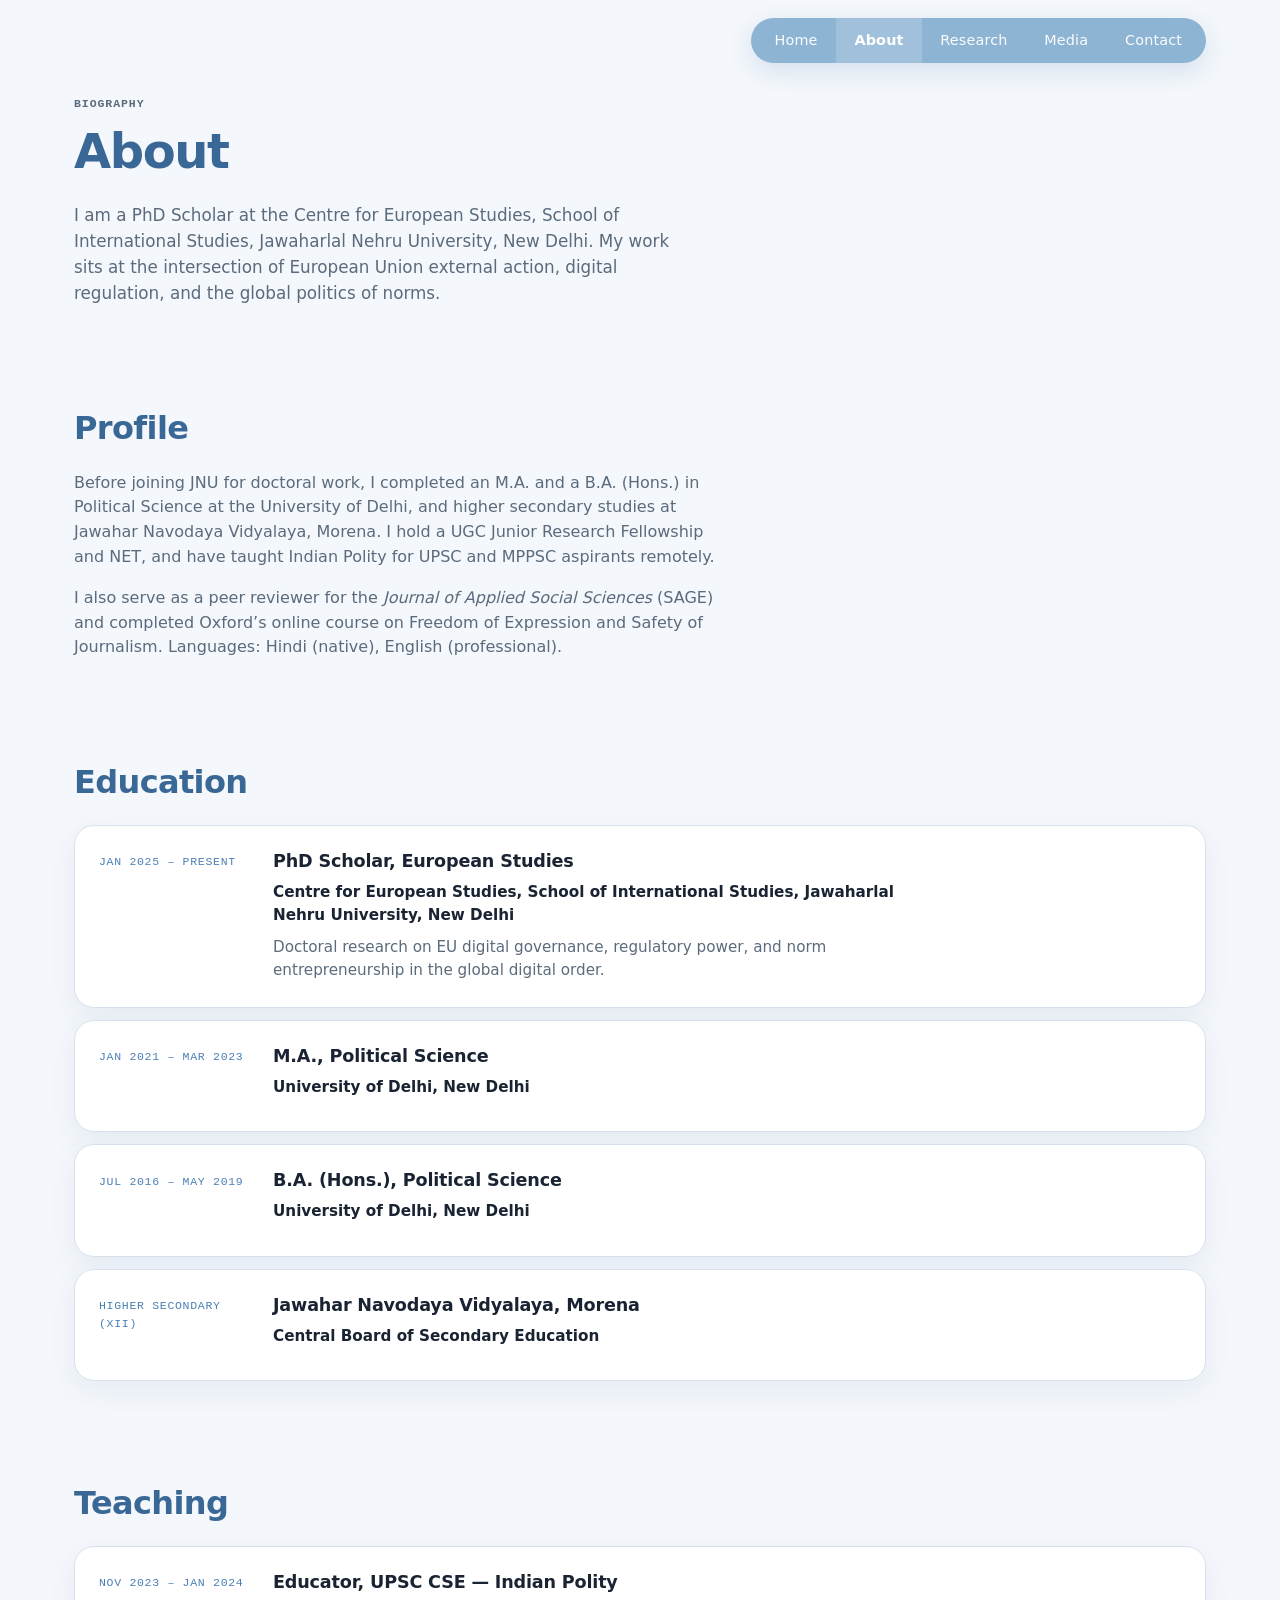
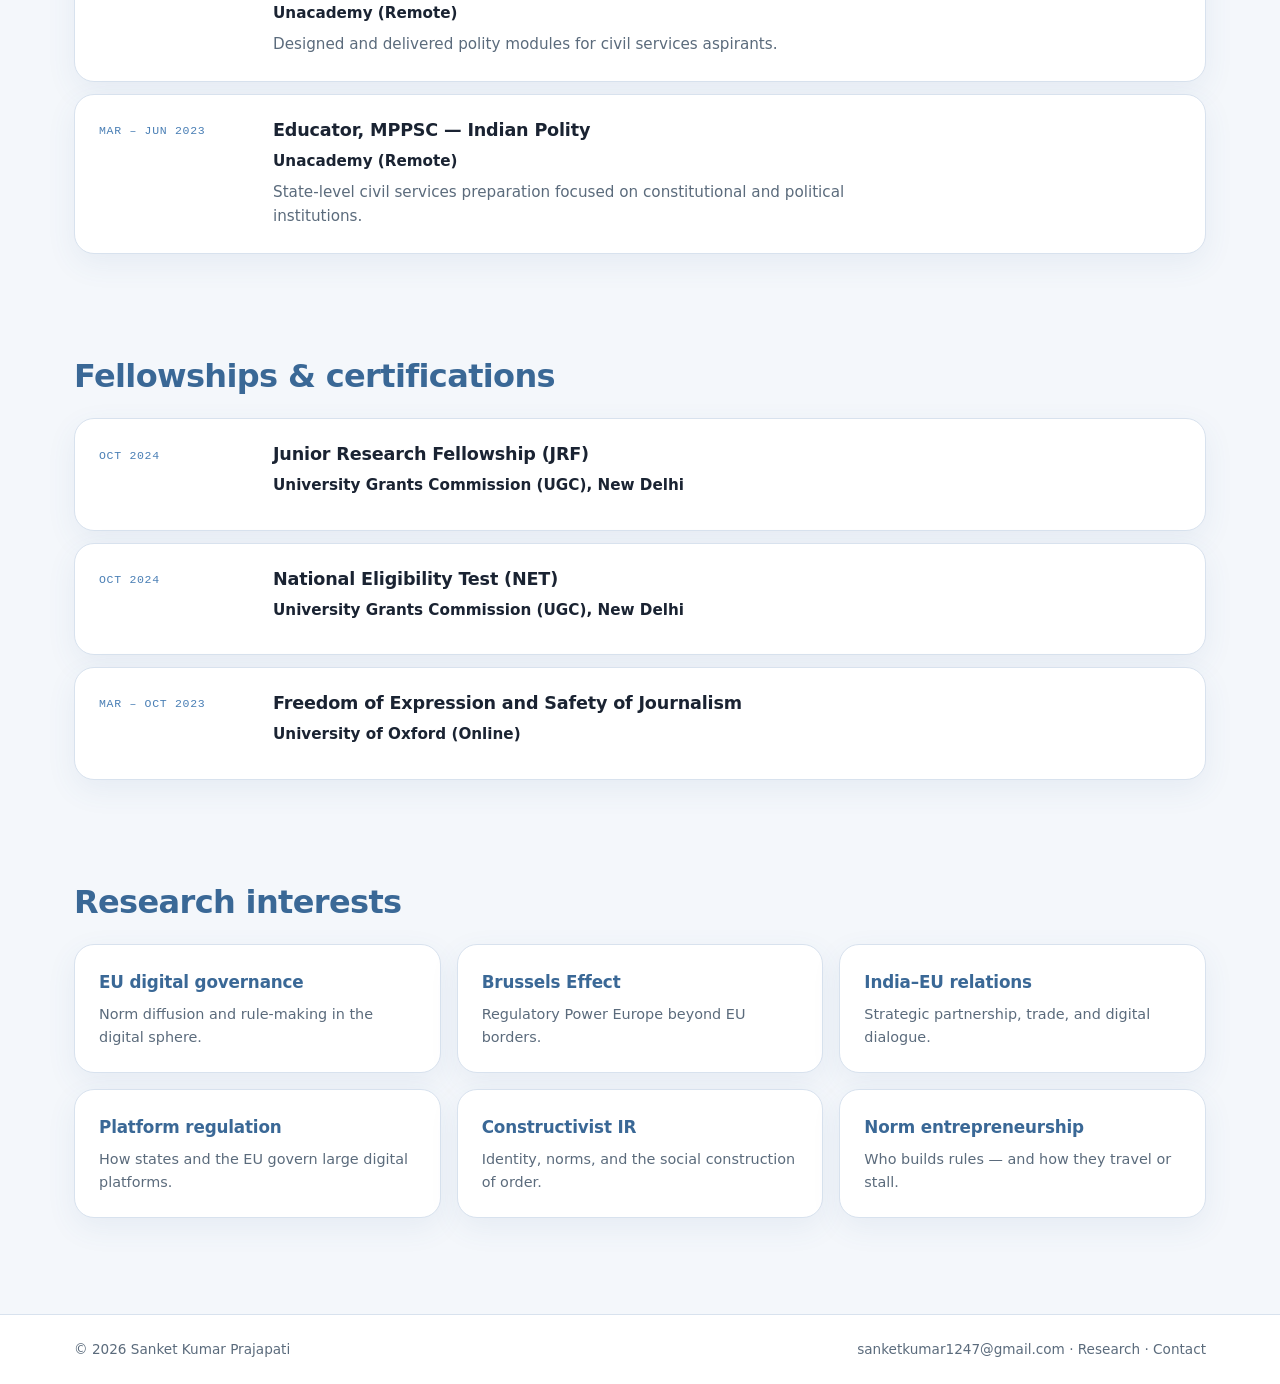
==== about.html @ ecac954b "Add files via upload" ====
<!DOCTYPE html>
<html lang="en">
<head>
  <meta charset="UTF-8" />
  <meta name="viewport" content="width=device-width, initial-scale=1" />
  <title>About — Sanket Kumar Prajapati</title>
  <meta name="description" content="Biography, education, teaching, and fellowships of Sanket Kumar Prajapati, PhD Scholar at JNU Centre for European Studies." />
  <link rel="stylesheet" href="styles.css" />
</head>
<body>
  <header class="site-header" data-od-id="site-header">
    <div class="header-inner">
      <a class="logo" href="index.html" data-od-id="logo">Sanket K. Prajapati</a>
      <button class="nav-toggle" type="button" aria-label="Open menu" aria-expanded="false" data-od-id="nav-toggle">
        <span></span><span></span><span></span>
      </button>
      <nav class="nav" data-od-id="main-nav" aria-label="Primary">
        <a href="index.html">Home</a>
        <a href="about.html" aria-current="page">About</a>
        <a href="research.html">Research</a>
        <a href="media.html">Media</a>
        <a href="contact.html">Contact</a>
      </nav>
    </div>
  </header>

  <main class="main" data-od-id="about-main">
    <p class="kicker" data-od-id="about-kicker">Biography</p>
    <h1 class="page-title" data-od-id="about-title">About</h1>
    <p class="page-lead" data-od-id="about-lead">
      I am a PhD Scholar at the Centre for European Studies, School of International Studies, Jawaharlal Nehru University, New Delhi. My work sits at the intersection of European Union external action, digital regulation, and the global politics of norms.
    </p>

    <section class="section" data-od-id="about-bio">
      <div class="section-head">
        <h2 class="section-title">Profile</h2>
      </div>
      <p style="max-width:65ch;color:var(--muted);margin-bottom:var(--space-4)">
        Before joining JNU for doctoral work, I completed an M.A. and a B.A. (Hons.) in Political Science at the University of Delhi, and higher secondary studies at Jawahar Navodaya Vidyalaya, Morena. I hold a UGC Junior Research Fellowship and NET, and have taught Indian Polity for UPSC and MPPSC aspirants remotely.
      </p>
      <p style="max-width:65ch;color:var(--muted)">
        I also serve as a peer reviewer for the <em>Journal of Applied Social Sciences</em> (SAGE) and completed Oxford’s online course on Freedom of Expression and Safety of Journalism. Languages: Hindi (native), English (professional).
      </p>
    </section>

    <section class="section" data-od-id="about-education">
      <div class="section-head">
        <h2 class="section-title">Education</h2>
      </div>
      <div class="stack-list">
        <article class="stack-item" data-od-id="edu-phd">
          <p class="stack-date">Jan 2025 – Present</p>
          <div class="stack-body">
            <h3>PhD Scholar, European Studies</h3>
            <p class="org">Centre for European Studies, School of International Studies, Jawaharlal Nehru University, New Delhi</p>
            <p>Doctoral research on EU digital governance, regulatory power, and norm entrepreneurship in the global digital order.</p>
          </div>
        </article>
        <article class="stack-item" data-od-id="edu-ma">
          <p class="stack-date">Jan 2021 – Mar 2023</p>
          <div class="stack-body">
            <h3>M.A., Political Science</h3>
            <p class="org">University of Delhi, New Delhi</p>
          </div>
        </article>
        <article class="stack-item" data-od-id="edu-ba">
          <p class="stack-date">Jul 2016 – May 2019</p>
          <div class="stack-body">
            <h3>B.A. (Hons.), Political Science</h3>
            <p class="org">University of Delhi, New Delhi</p>
          </div>
        </article>
        <article class="stack-item" data-od-id="edu-xii">
          <p class="stack-date">Higher Secondary (XII)</p>
          <div class="stack-body">
            <h3>Jawahar Navodaya Vidyalaya, Morena</h3>
            <p class="org">Central Board of Secondary Education</p>
          </div>
        </article>
      </div>
    </section>

    <section class="section" data-od-id="about-teaching">
      <div class="section-head">
        <h2 class="section-title">Teaching</h2>
      </div>
      <div class="stack-list">
        <article class="stack-item" data-od-id="teach-upsc">
          <p class="stack-date">Nov 2023 – Jan 2024</p>
          <div class="stack-body">
            <h3>Educator, UPSC CSE — Indian Polity</h3>
            <p class="org">Unacademy (Remote)</p>
            <p>Designed and delivered polity modules for civil services aspirants.</p>
          </div>
        </article>
        <article class="stack-item" data-od-id="teach-mppsc">
          <p class="stack-date">Mar – Jun 2023</p>
          <div class="stack-body">
            <h3>Educator, MPPSC — Indian Polity</h3>
            <p class="org">Unacademy (Remote)</p>
            <p>State-level civil services preparation focused on constitutional and political institutions.</p>
          </div>
        </article>
      </div>
    </section>

    <section class="section" data-od-id="about-fellowships">
      <div class="section-head">
        <h2 class="section-title">Fellowships &amp; certifications</h2>
      </div>
      <div class="stack-list">
        <article class="stack-item" data-od-id="fellow-jrf">
          <p class="stack-date">Oct 2024</p>
          <div class="stack-body">
            <h3>Junior Research Fellowship (JRF)</h3>
            <p class="org">University Grants Commission (UGC), New Delhi</p>
          </div>
        </article>
        <article class="stack-item" data-od-id="fellow-net">
          <p class="stack-date">Oct 2024</p>
          <div class="stack-body">
            <h3>National Eligibility Test (NET)</h3>
            <p class="org">University Grants Commission (UGC), New Delhi</p>
          </div>
        </article>
        <article class="stack-item" data-od-id="fellow-oxford">
          <p class="stack-date">Mar – Oct 2023</p>
          <div class="stack-body">
            <h3>Freedom of Expression and Safety of Journalism</h3>
            <p class="org">University of Oxford (Online)</p>
          </div>
        </article>
      </div>
    </section>

    <section class="section" data-od-id="about-interests">
      <div class="section-head">
        <h2 class="section-title">Research interests</h2>
      </div>
      <div class="interest-grid">
        <div class="interest" data-od-id="interest-eu-digital">
          <h3>EU digital governance</h3>
          <p>Norm diffusion and rule-making in the digital sphere.</p>
        </div>
        <div class="interest" data-od-id="interest-brussels">
          <h3>Brussels Effect</h3>
          <p>Regulatory Power Europe beyond EU borders.</p>
        </div>
        <div class="interest" data-od-id="interest-india-eu">
          <h3>India–EU relations</h3>
          <p>Strategic partnership, trade, and digital dialogue.</p>
        </div>
        <div class="interest" data-od-id="interest-platforms">
          <h3>Platform regulation</h3>
          <p>How states and the EU govern large digital platforms.</p>
        </div>
        <div class="interest" data-od-id="interest-ir">
          <h3>Constructivist IR</h3>
          <p>Identity, norms, and the social construction of order.</p>
        </div>
        <div class="interest" data-od-id="interest-norms">
          <h3>Norm entrepreneurship</h3>
          <p>Who builds rules — and how they travel or stall.</p>
        </div>
      </div>
    </section>
  </main>

  <footer class="site-footer" data-od-id="site-footer">
    <div class="footer-inner">
      <p>© <span id="y"></span> Sanket Kumar Prajapati</p>
      <p>
        <a href="mailto:sanketkumar1247@gmail.com">sanketkumar1247@gmail.com</a>
        ·
        <a href="research.html">Research</a>
        ·
        <a href="contact.html">Contact</a>
      </p>
    </div>
  </footer>

  <script>
    document.getElementById("y").textContent = new Date().getFullYear();
    (function () {
      var toggle = document.querySelector(".nav-toggle");
      var nav = document.querySelector(".nav");
      if (!toggle || !nav) return;
      toggle.addEventListener("click", function () {
        var open = nav.classList.toggle("is-open");
        toggle.setAttribute("aria-expanded", open ? "true" : "false");
        toggle.setAttribute("aria-label", open ? "Close menu" : "Open menu");
      });
    })();
  </script>
</body>
</html>
---- styles.css ----
:root {
  --bg: #f4f7fb;
  --surface: #ffffff;
  --fg: #1a2332;
  --muted: #5b6b7c;
  --border: #d8e2ee;
  --accent: #4a7fb5;
  --accent-soft: #e8f1f8;
  --accent-deep: #3a6896;
  --shape: #c5d9ec;
  --shape-soft: #dceaf6;

  --font-display: "Segoe UI", "Helvetica Neue", -apple-system, BlinkMacSystemFont, system-ui, sans-serif;
  --font-body: "Segoe UI", "Helvetica Neue", -apple-system, BlinkMacSystemFont, system-ui, sans-serif;
  --font-mono: ui-monospace, "SF Mono", Menlo, Consolas, monospace;

  --space-1: 0.25rem;
  --space-2: 0.5rem;
  --space-3: 0.75rem;
  --space-4: 1rem;
  --space-5: 1.5rem;
  --space-6: 2rem;
  --space-7: 3rem;
  --space-8: 4.5rem;
  --space-9: 6rem;
  --max: 1180px;
  --nav-h: 4.25rem;
  --radius: 1.25rem;
  --radius-pill: 999px;
  --shadow: 0 18px 50px rgba(58, 104, 150, 0.12);
  --shadow-soft: 0 10px 30px rgba(58, 104, 150, 0.08);
}

*,
*::before,
*::after {
  box-sizing: border-box;
  margin: 0;
  padding: 0;
}

html {
  scroll-behavior: smooth;
  -webkit-text-size-adjust: 100%;
}

body {
  font-family: var(--font-body);
  font-size: 16px;
  font-weight: 400;
  line-height: 1.55;
  color: var(--fg);
  background: var(--bg);
  min-height: 100vh;
}

img {
  max-width: 100%;
  display: block;
}

a {
  color: inherit;
  text-decoration-thickness: 1px;
  text-underline-offset: 0.18em;
}

a:hover {
  color: var(--accent-deep);
}

button,
input,
textarea {
  font: inherit;
  color: inherit;
}

.kicker {
  font-family: var(--font-mono);
  font-size: 0.72rem;
  font-weight: 550;
  letter-spacing: 0.08em;
  text-transform: uppercase;
  color: var(--muted);
}

.kicker-accent {
  color: var(--accent);
}

.muted {
  color: var(--muted);
}

/* Header — solid soft-blue pill nav (reference style) */
.site-header {
  position: sticky;
  top: 0;
  z-index: 40;
  background: transparent;
  pointer-events: none;
}

.header-inner {
  max-width: var(--max);
  margin: 0 auto;
  padding: 1.1rem var(--space-5) 0.5rem;
  min-height: auto;
  display: flex;
  align-items: center;
  justify-content: flex-end;
  gap: var(--space-4);
  pointer-events: none;
}

.header-inner > * {
  pointer-events: auto;
}

.logo {
  display: none;
  font-size: 1.05rem;
  font-weight: 700;
  letter-spacing: -0.02em;
  text-decoration: none;
  color: var(--fg);
  white-space: nowrap;
  margin-right: auto;
}

.logo:hover {
  color: var(--accent-deep);
}

.nav {
  display: flex;
  align-items: center;
  justify-content: center;
  gap: 0;
  padding: 0 0.35rem;
  background: #8eb4d4;
  border-radius: var(--radius-pill);
  border: none;
  box-shadow: 0 8px 24px rgba(74, 127, 181, 0.18);
}

.nav a {
  font-size: 0.9rem;
  font-weight: 500;
  letter-spacing: 0.01em;
  text-decoration: none;
  color: #ffffff;
  padding: 0.72rem 1.15rem;
  border-radius: 0;
  border: none;
  white-space: nowrap;
  opacity: 0.95;
  background: transparent;
  box-shadow: none;
}

.nav a:hover {
  color: #ffffff;
  opacity: 1;
  background: color-mix(in srgb, #ffffff 14%, transparent);
}

.nav a[aria-current="page"] {
  color: #ffffff;
  opacity: 1;
  font-weight: 600;
  background: color-mix(in srgb, #ffffff 16%, transparent);
  box-shadow: none;
}

.nav-toggle {
  display: none;
  width: 44px;
  height: 44px;
  border: none;
  background: #8eb4d4;
  border-radius: var(--radius-pill);
  cursor: pointer;
  align-items: center;
  justify-content: center;
  flex-direction: column;
  gap: 5px;
  box-shadow: 0 8px 24px rgba(74, 127, 181, 0.18);
}

.nav-toggle span {
  display: block;
  width: 18px;
  height: 1.5px;
  background: #ffffff;
}

.main {
  max-width: var(--max);
  margin: 0 auto;
  padding: var(--space-5) var(--space-5) var(--space-9);
}

.page-title {
  font-size: clamp(2rem, 4.5vw, 3rem);
  font-weight: 700;
  line-height: 1.1;
  letter-spacing: -0.03em;
  color: var(--accent-deep);
  margin: var(--space-3) 0 var(--space-5);
}

.page-lead {
  max-width: 58ch;
  font-size: 1.05rem;
  color: var(--muted);
  margin-bottom: var(--space-7);
}

.section {
  margin-top: var(--space-8);
  padding-top: var(--space-6);
}

.section-head {
  display: flex;
  flex-wrap: wrap;
  align-items: baseline;
  justify-content: space-between;
  gap: var(--space-3);
  margin-bottom: var(--space-5);
}

.section-title {
  font-size: clamp(1.5rem, 2.8vw, 2rem);
  font-weight: 700;
  letter-spacing: -0.02em;
  line-height: 1.15;
  color: var(--accent-deep);
}

.section-head a {
  font-size: 0.92rem;
  font-weight: 550;
  color: var(--accent);
  text-decoration: none;
}

.section-head a:hover {
  color: var(--accent-deep);
  text-decoration: underline;
}

/* Hero — doctor portfolio style */
.hero-stage {
  position: relative;
  background: var(--surface);
  border-radius: 28px;
  border: 1px solid color-mix(in srgb, var(--border) 80%, white);
  box-shadow: var(--shadow-soft);
  overflow: hidden;
  min-height: min(72vh, 640px);
  padding: clamp(2rem, 5vw, 4rem) clamp(1.25rem, 4vw, 3rem);
  display: grid;
  place-items: center;
}

.hero-bg {
  position: absolute;
  inset: 0;
  pointer-events: none;
  overflow: hidden;
}

.hero-bg .grid-lines {
  position: absolute;
  inset: 0;
  background-image:
    linear-gradient(color-mix(in srgb, var(--shape) 35%, transparent) 1px, transparent 1px),
    linear-gradient(90deg, color-mix(in srgb, var(--shape) 35%, transparent) 1px, transparent 1px);
  background-size: 48px 48px;
  mask-image: radial-gradient(ellipse 70% 60% at 50% 45%, black 20%, transparent 75%);
  opacity: 0.55;
}

.blob {
  position: absolute;
  border-radius: 50%;
  filter: blur(2px);
}

.blob-1 {
  width: 280px;
  height: 180px;
  background: var(--shape-soft);
  top: 12%;
  right: 8%;
  border-radius: 60% 40% 50% 50%;
  opacity: 0.85;
}

.blob-2 {
  width: 200px;
  height: 140px;
  background: var(--accent-soft);
  bottom: 18%;
  left: 6%;
  border-radius: 50% 60% 40% 50%;
}

.blob-3 {
  width: 120px;
  height: 120px;
  background: color-mix(in srgb, var(--shape) 55%, white);
  top: 22%;
  left: 18%;
  opacity: 0.7;
}

.hero-composition {
  position: relative;
  z-index: 2;
  width: min(100%, 920px);
  display: grid;
  grid-template-columns: 1fr auto 1fr;
  align-items: center;
  gap: 0.5rem 1rem;
  min-height: 420px;
}

.hero-name-left,
.hero-name-right {
  font-size: clamp(2.6rem, 7.5vw, 5.25rem);
  font-weight: 800;
  line-height: 0.95;
  letter-spacing: -0.04em;
  color: var(--accent);
}

.hero-name-left {
  text-align: right;
  padding-right: 0.15em;
}

.hero-name-right {
  text-align: left;
  padding-left: 0.1em;
}

.hero-portrait-wrap {
  position: relative;
  width: clamp(200px, 28vw, 300px);
  z-index: 3;
}

.hero-portrait {
  position: relative;
  width: 100%;
  aspect-ratio: 1;
  border-radius: 50%;
  overflow: hidden;
  background: linear-gradient(160deg, var(--accent-soft), var(--shape));
  box-shadow: var(--shadow);
  border: 6px solid var(--surface);
}

.hero-portrait img {
  width: 100%;
  height: 100%;
  object-fit: cover;
  object-position: center 12%;
}

.float-badge {
  position: absolute;
  z-index: 4;
  width: 64px;
  height: 64px;
  border-radius: 18px;
  background: var(--surface);
  box-shadow: var(--shadow);
  display: grid;
  place-items: center;
  color: var(--accent);
  border: 1px solid color-mix(in srgb, var(--border) 70%, white);
}

.float-badge svg {
  width: 30px;
  height: 30px;
  stroke: currentColor;
  fill: none;
  stroke-width: 1.7;
  stroke-linecap: round;
  stroke-linejoin: round;
}

.float-badge-plus {
  left: -12%;
  bottom: 18%;
  width: 58px;
  height: 58px;
  border-radius: 50%;
  color: var(--accent);
}

.float-badge-book {
  right: -14%;
  top: 12%;
}

.hero-sub {
  grid-column: 1 / -1;
  text-align: center;
  margin-top: 0.25rem;
  z-index: 2;
}

.hero-sub .role {
  font-size: clamp(1rem, 2vw, 1.2rem);
  font-weight: 600;
  color: var(--fg);
  margin-bottom: 0.35rem;
}

.hero-sub .place {
  font-size: 0.95rem;
  color: var(--muted);
}

.hero-actions {
  grid-column: 1 / -1;
  display: flex;
  flex-wrap: wrap;
  justify-content: center;
  gap: var(--space-3);
  margin-top: var(--space-5);
  z-index: 2;
}

.btn {
  display: inline-flex;
  align-items: center;
  justify-content: center;
  min-height: 48px;
  padding: 0.75rem 1.4rem;
  font-size: 0.92rem;
  font-weight: 600;
  letter-spacing: 0.01em;
  text-decoration: none;
  border: none;
  border-radius: var(--radius-pill);
  background: var(--fg);
  color: var(--surface);
  cursor: pointer;
  box-shadow: var(--shadow-soft);
  transition: transform 0.15s ease, background 0.15s ease, opacity 0.15s ease;
}

.btn:hover {
  background: var(--accent-deep);
  color: var(--surface);
  transform: translateY(-1px);
}

.btn-ghost {
  background: var(--surface);
  color: var(--fg);
  border: 1px solid var(--border);
  box-shadow: none;
}

.btn-ghost:hover {
  background: var(--accent-soft);
  color: var(--accent-deep);
  border-color: color-mix(in srgb, var(--accent) 25%, white);
}

/* Cards */
.card-grid {
  display: grid;
  grid-template-columns: repeat(2, 1fr);
  gap: var(--space-4);
}

.card {
  background: var(--surface);
  padding: var(--space-5);
  display: flex;
  flex-direction: column;
  gap: var(--space-3);
  border-radius: var(--radius);
  border: 1px solid var(--border);
  box-shadow: var(--shadow-soft);
  transition: transform 0.15s ease, box-shadow 0.15s ease;
}

.card:hover {
  transform: translateY(-2px);
  box-shadow: var(--shadow);
}

.card h3 {
  font-size: 1.15rem;
  font-weight: 700;
  letter-spacing: -0.015em;
  line-height: 1.3;
  color: var(--fg);
}

.card p {
  color: var(--muted);
  font-size: 0.95rem;
  max-width: 48ch;
}

.card-meta {
  font-family: var(--font-mono);
  font-size: 0.68rem;
  letter-spacing: 0.06em;
  text-transform: uppercase;
  color: var(--accent);
  margin-top: auto;
  padding-top: var(--space-2);
}

/* Media opinion cards */
.media-grid {
  display: grid;
  grid-template-columns: repeat(2, 1fr);
  gap: var(--space-4);
}

.media-card {
  background: var(--surface);
  border: 1px solid var(--border);
  border-radius: var(--radius);
  padding: var(--space-5);
  display: flex;
  flex-direction: column;
  gap: var(--space-3);
  text-decoration: none;
  color: inherit;
  box-shadow: var(--shadow-soft);
  transition: transform 0.15s ease, box-shadow 0.15s ease, border-color 0.15s ease;
  min-height: 180px;
}

.media-card:hover {
  transform: translateY(-3px);
  box-shadow: var(--shadow);
  border-color: color-mix(in srgb, var(--accent) 35%, var(--border));
  color: inherit;
}

.media-card .outlet {
  font-family: var(--font-mono);
  font-size: 0.68rem;
  letter-spacing: 0.07em;
  text-transform: uppercase;
  color: var(--accent);
  font-weight: 550;
}

.media-card h3 {
  font-size: 1.12rem;
  font-weight: 700;
  letter-spacing: -0.015em;
  line-height: 1.3;
  color: var(--fg);
}

.media-card p {
  font-size: 0.92rem;
  color: var(--muted);
  flex: 1;
}

.media-card .read-link {
  font-size: 0.88rem;
  font-weight: 600;
  color: var(--accent-deep);
  display: inline-flex;
  align-items: center;
  gap: 0.35rem;
}

/* Stack lists */
.stack-list {
  display: flex;
  flex-direction: column;
  gap: var(--space-3);
}

.stack-item {
  display: grid;
  grid-template-columns: minmax(120px, 150px) 1fr;
  gap: var(--space-4) var(--space-5);
  padding: var(--space-5);
  background: var(--surface);
  border: 1px solid var(--border);
  border-radius: var(--radius);
  box-shadow: var(--shadow-soft);
}

.stack-date {
  font-family: var(--font-mono);
  font-size: 0.72rem;
  letter-spacing: 0.06em;
  text-transform: uppercase;
  color: var(--accent);
  padding-top: 0.2rem;
}

.stack-body h3 {
  font-size: 1.1rem;
  font-weight: 700;
  letter-spacing: -0.01em;
  margin-bottom: var(--space-2);
  line-height: 1.3;
}

.stack-body p {
  color: var(--muted);
  font-size: 0.95rem;
  max-width: 62ch;
}

.stack-body .org {
  color: var(--fg);
  font-weight: 550;
  margin-bottom: var(--space-2);
}

.tag-row {
  display: flex;
  flex-wrap: wrap;
  gap: var(--space-2);
  margin-top: var(--space-3);
}

.tag {
  font-family: var(--font-mono);
  font-size: 0.68rem;
  letter-spacing: 0.06em;
  text-transform: uppercase;
  padding: 0.35rem 0.65rem;
  border-radius: var(--radius-pill);
  border: 1px solid var(--border);
  color: var(--muted);
  background: var(--bg);
}

.interest-grid {
  display: grid;
  grid-template-columns: repeat(3, 1fr);
  gap: var(--space-4);
}

.interest {
  background: var(--surface);
  padding: var(--space-5);
  min-height: 120px;
  border-radius: var(--radius);
  border: 1px solid var(--border);
  box-shadow: var(--shadow-soft);
}

.interest h3 {
  font-size: 1.05rem;
  font-weight: 700;
  letter-spacing: -0.01em;
  margin-bottom: var(--space-2);
  color: var(--accent-deep);
}

.interest p {
  font-size: 0.9rem;
  color: var(--muted);
}

/* Contact */
.contact-grid {
  display: grid;
  grid-template-columns: 0.9fr 1.1fr;
  gap: var(--space-6);
  align-items: start;
}

.contact-list {
  list-style: none;
  display: flex;
  flex-direction: column;
  gap: var(--space-3);
}

.contact-list li {
  padding: var(--space-4) var(--space-5);
  background: var(--surface);
  border: 1px solid var(--border);
  border-radius: var(--radius);
  box-shadow: var(--shadow-soft);
  display: grid;
  gap: var(--space-1);
}

.contact-list .label {
  font-family: var(--font-mono);
  font-size: 0.68rem;
  letter-spacing: 0.07em;
  text-transform: uppercase;
  color: var(--accent);
}

.contact-list a {
  text-decoration: none;
  font-weight: 600;
}

.contact-list a:hover {
  color: var(--accent-deep);
  text-decoration: underline;
}

.form {
  border: 1px solid var(--border);
  background: var(--surface);
  border-radius: var(--radius);
  padding: var(--space-5);
  display: grid;
  gap: var(--space-4);
  box-shadow: var(--shadow-soft);
}

.field {
  display: grid;
  gap: var(--space-2);
}

.field label {
  font-family: var(--font-mono);
  font-size: 0.68rem;
  letter-spacing: 0.07em;
  text-transform: uppercase;
  color: var(--muted);
}

.field input,
.field textarea {
  width: 100%;
  border: 1px solid var(--border);
  background: var(--bg);
  padding: 0.75rem 0.9rem;
  min-height: 44px;
  outline: none;
  border-radius: 12px;
}

.field input:focus,
.field textarea:focus {
  border-color: var(--accent);
  box-shadow: 0 0 0 3px var(--accent-soft);
}

.field textarea {
  min-height: 140px;
  resize: vertical;
  line-height: 1.5;
}

.form-note {
  font-size: 0.85rem;
  color: var(--muted);
}

.form-success {
  display: none;
  padding: var(--space-4);
  border: 1px solid var(--border);
  background: var(--bg);
  border-radius: 12px;
  font-size: 0.95rem;
}

.form.is-sent .form-fields {
  display: none;
}

.form.is-sent .form-success {
  display: block;
}

/* Footer */
.site-footer {
  margin-top: auto;
  border-top: 1px solid var(--border);
  background: var(--surface);
}

.footer-inner {
  max-width: var(--max);
  margin: 0 auto;
  padding: var(--space-5);
  display: flex;
  flex-wrap: wrap;
  justify-content: space-between;
  gap: var(--space-3);
  font-size: 0.85rem;
  color: var(--muted);
}

.footer-inner a {
  text-decoration: none;
  color: var(--muted);
}

.footer-inner a:hover {
  color: var(--accent-deep);
}

.filter-btn {
  cursor: pointer;
  background: var(--surface);
  border: 1px solid var(--border);
  color: var(--muted);
  border-radius: var(--radius-pill);
}

.filter-btn.is-active,
.filter-btn:hover {
  border-color: transparent;
  color: var(--surface);
  background: var(--accent);
}

.sr-only {
  position: absolute;
  width: 1px;
  height: 1px;
  padding: 0;
  margin: -1px;
  overflow: hidden;
  clip: rect(0, 0, 0, 0);
  border: 0;
}

/* Responsive */
@media (max-width: 900px) {
  .hero-composition {
    grid-template-columns: 1fr;
    justify-items: center;
    text-align: center;
    gap: var(--space-3);
  }

  .hero-name-left,
  .hero-name-right {
    text-align: center;
    padding: 0;
    font-size: clamp(2.4rem, 12vw, 3.5rem);
  }

  .hero-name-left {
    order: 1;
  }

  .hero-portrait-wrap {
    order: 2;
    width: min(240px, 58vw);
  }

  .hero-name-right {
    order: 3;
  }

  .hero-sub,
  .hero-actions {
    order: 4;
  }

  .float-badge-plus {
    left: -6%;
  }

  .float-badge-book {
    right: -6%;
  }

  .card-grid,
  .media-grid,
  .interest-grid {
    grid-template-columns: 1fr;
  }

  .contact-grid {
    grid-template-columns: 1fr;
  }

  .stack-item {
    grid-template-columns: 1fr;
    gap: var(--space-2);
  }
}

@media (max-width: 820px) {
  .header-inner {
    justify-content: space-between;
    padding-top: 0.85rem;
  }

  .logo {
    display: block;
  }

  .nav-toggle {
    display: inline-flex;
  }

  .nav {
    display: none;
    position: absolute;
    top: 3.6rem;
    right: var(--space-4);
    left: auto;
    flex-direction: column;
    align-items: stretch;
    gap: 0;
    padding: 0.4rem;
    border-radius: 18px;
    min-width: 200px;
    box-shadow: 0 12px 32px rgba(74, 127, 181, 0.22);
  }

  .nav.is-open {
    display: flex;
  }

  .nav a {
    text-align: left;
    border-radius: 12px;
    padding: 0.75rem 1rem;
  }
}

@media (max-width: 480px) {
  .hero-actions {
    flex-direction: column;
    width: 100%;
  }

  .hero-actions .btn {
    width: 100%;
  }

  .main {
    padding-left: var(--space-4);
    padding-right: var(--space-4);
  }
}
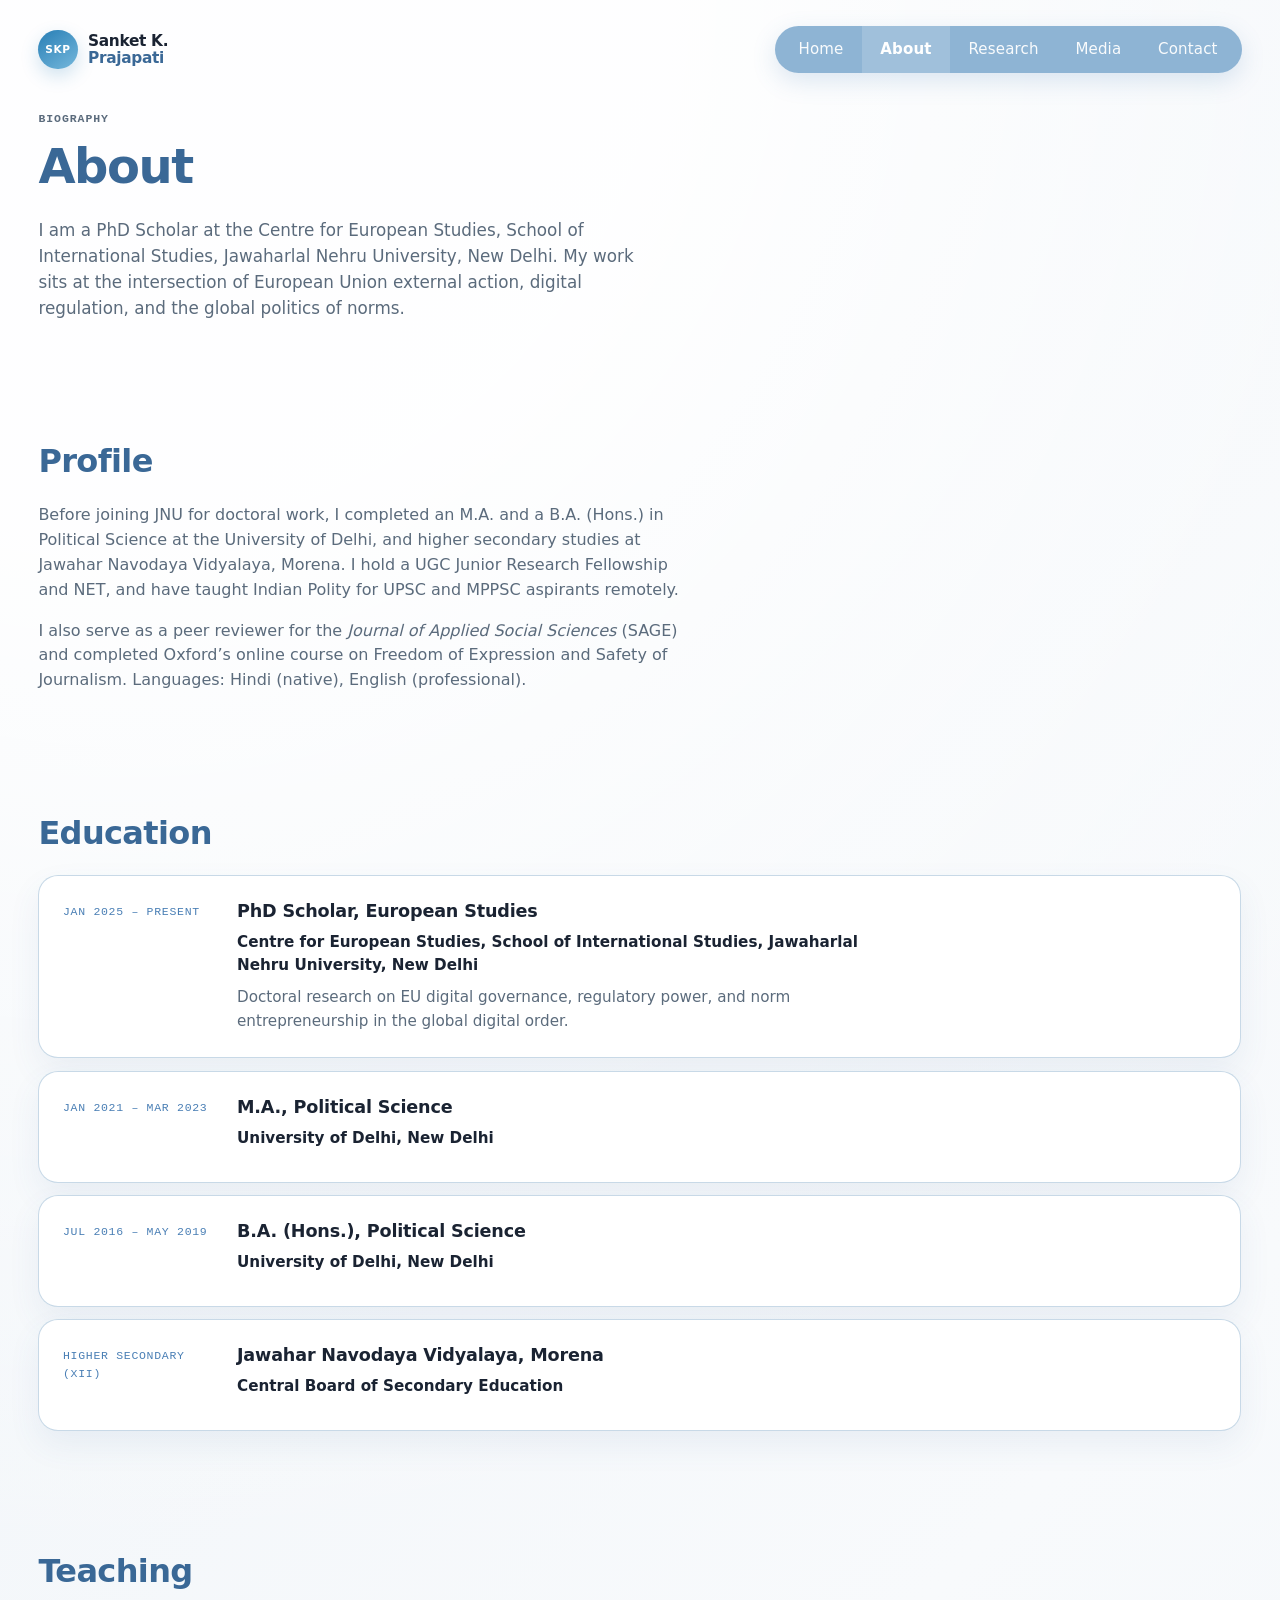
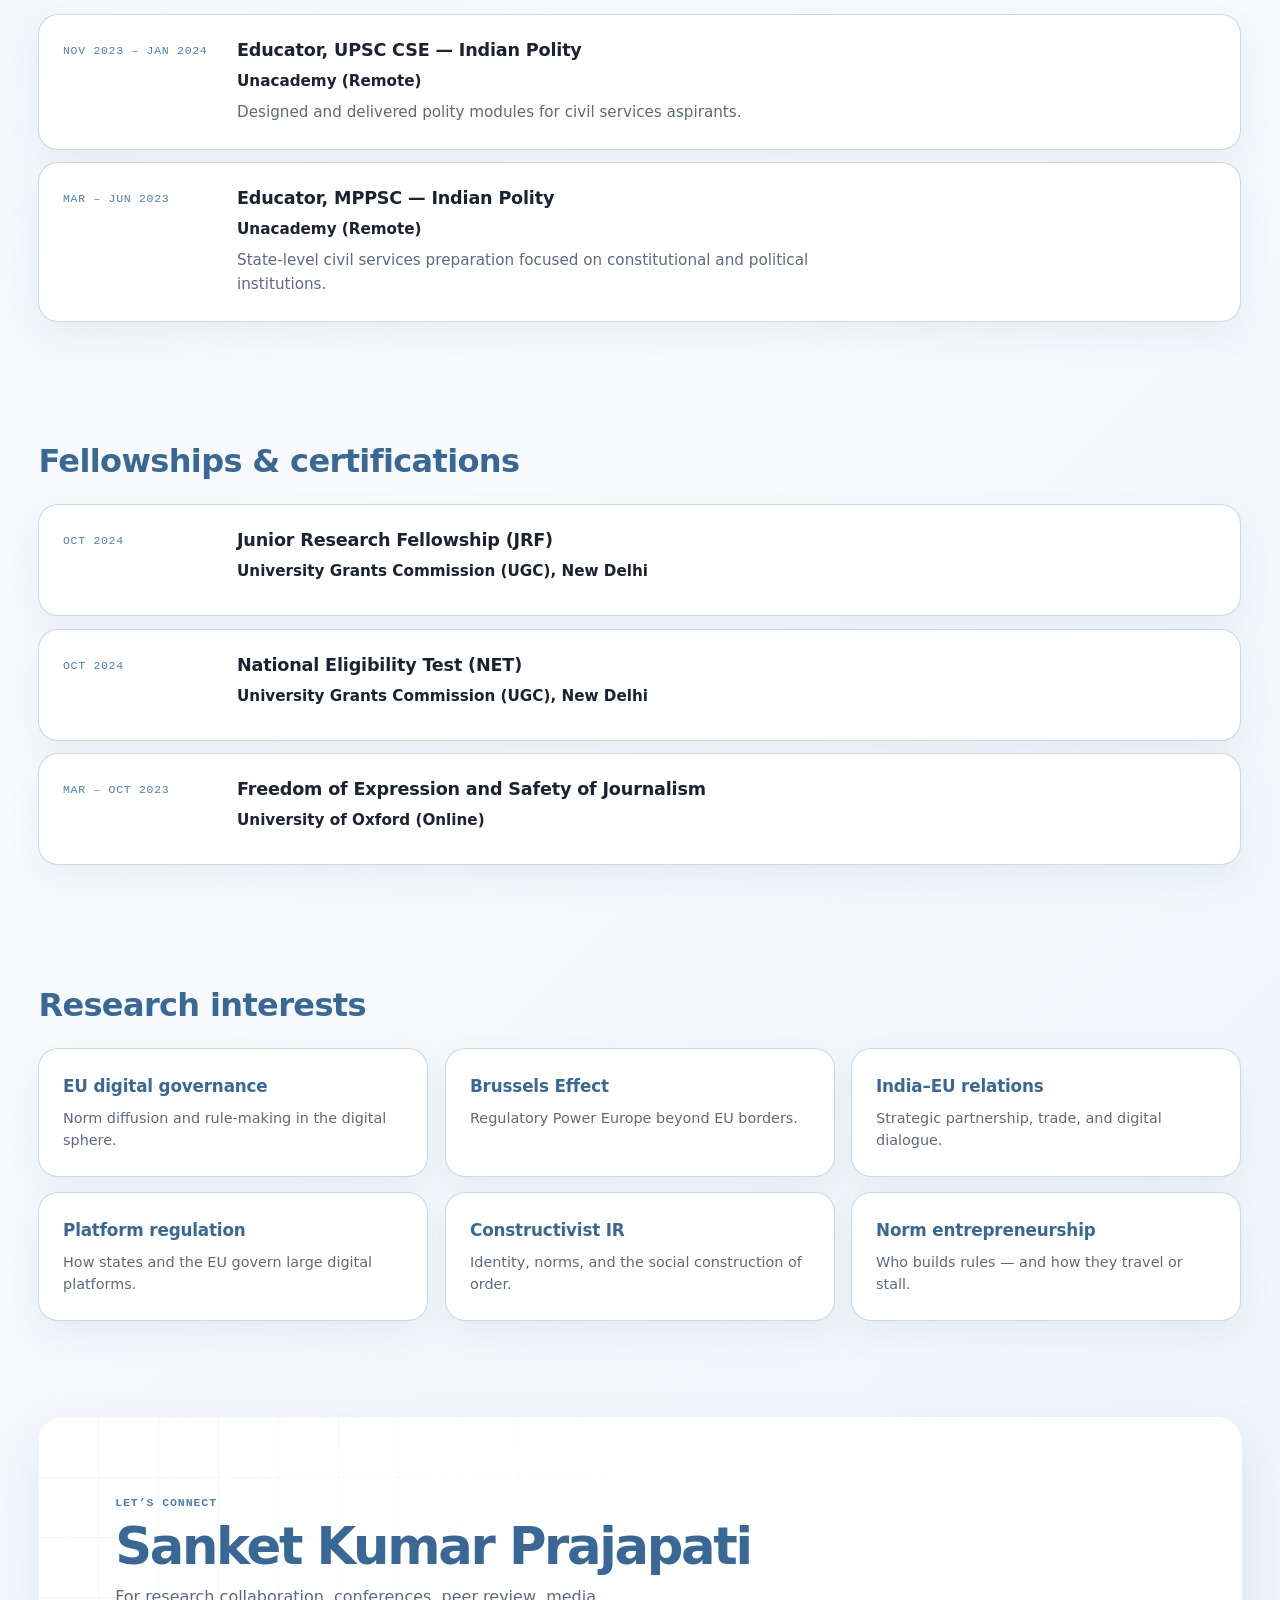
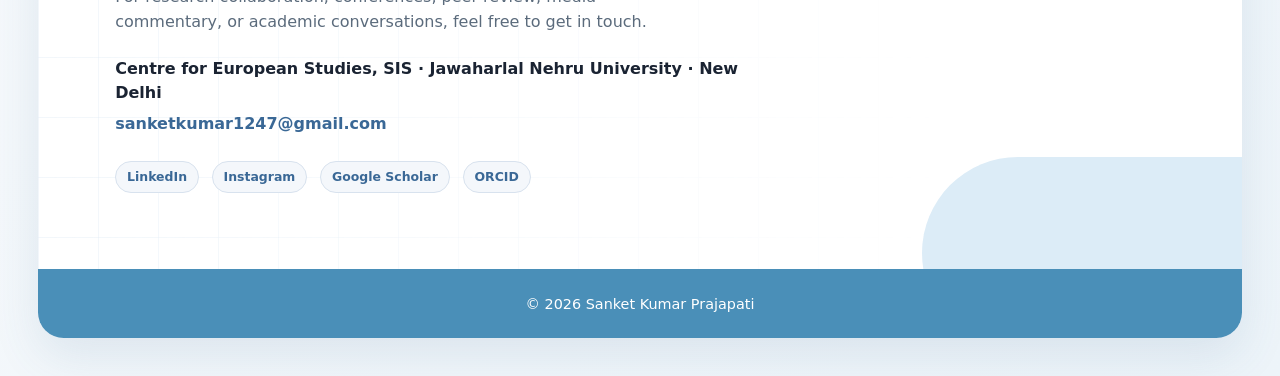
==== commit c829396c: "Add files via upload" ====
--- a/about.html
+++ b/about.html
@@ -10,7 +10,7 @@
 <body>
   <header class="site-header" data-od-id="site-header">
     <div class="header-inner">
-      <a class="logo" href="index.html" data-od-id="logo">Sanket K. Prajapati</a>
+      <a class="logo" href="index.html" data-od-id="logo" aria-label="Sanket K. Prajapati — Home"><span class="logo-mark">SKP</span><span>Sanket K. <strong>Prajapati</strong></span></a>
       <button class="nav-toggle" type="button" aria-label="Open menu" aria-expanded="false" data-od-id="nav-toggle">
         <span></span><span></span><span></span>
       </button>
@@ -166,17 +166,9 @@
     </section>
   </main>
 
-  <footer class="site-footer" data-od-id="site-footer">
-    <div class="footer-inner">
-      <p>© <span id="y"></span> Sanket Kumar Prajapati</p>
-      <p>
-        <a href="mailto:sanketkumar1247@gmail.com">sanketkumar1247@gmail.com</a>
-        ·
-        <a href="research.html">Research</a>
-        ·
-        <a href="contact.html">Contact</a>
-      </p>
-    </div>
+  <footer class="site-footer footer-showcase" data-od-id="site-footer">
+    <div class="footer-showcase-main"><div class="footer-grid" aria-hidden="true"></div><div class="footer-copy"><p class="kicker kicker-accent">Let’s connect</p><h2>Sanket Kumar Prajapati</h2><p>For research collaboration, conferences, peer review, media commentary, or academic conversations, feel free to get in touch.</p><p class="footer-location">Centre for European Studies, SIS · Jawaharlal Nehru University · New Delhi</p><a class="footer-email" href="mailto:sanketkumar1247@gmail.com">sanketkumar1247@gmail.com</a><div class="footer-social" aria-label="Social profiles"><a href="https://in.linkedin.com/in/sanketkumarprajapati" target="_blank" rel="noopener noreferrer">LinkedIn</a><a href="https://www.instagram.com/sk26_sanket/" target="_blank" rel="noopener noreferrer">Instagram</a><a href="https://scholar.google.com/citations?user=kN_yoHwAAAAJ&amp;hl=en" target="_blank" rel="noopener noreferrer">Google Scholar</a><a href="https://orcid.org/0009-0006-2524-7685" target="_blank" rel="noopener noreferrer">ORCID</a></div></div></div>
+    <div class="footer-signoff">© <span id="y"></span> Sanket Kumar Prajapati</div>
   </footer>
 
   <script>
@@ -192,5 +184,6 @@
       });
     })();
   </script>
+  <script src="site.js"></script>
 </body>
 </html>
--- a/styles.css
+++ b/styles.css
@@ -633,6 +633,23 @@
   margin-bottom: var(--space-2);
 }
 
+.research-link {
+  display: inline-flex;
+  align-items: center;
+  gap: 0.35rem;
+  margin-top: var(--space-1);
+  color: var(--accent-deep);
+  font-size: 0.9rem;
+  font-weight: 650;
+  text-decoration: none;
+}
+
+.research-link:hover,
+.research-link:focus-visible {
+  text-decoration: underline;
+  text-underline-offset: 0.2em;
+}
+
 .tag-row {
   display: flex;
   flex-wrap: wrap;
@@ -900,6 +917,243 @@
   .stack-item {
     grid-template-columns: 1fr;
     gap: var(--space-2);
+  }
+}
+
+/* Final overrides for the compact navigation and cutout hero portrait */
+.header-inner {
+  justify-content: space-between;
+}
+
+.logo {
+  display: inline-flex;
+  align-items: center;
+  gap: 0.65rem;
+  color: var(--fg);
+  font-size: 0.96rem;
+  font-weight: 600;
+  line-height: 1.05;
+}
+
+.logo strong {
+  display: block;
+  color: var(--accent-deep);
+  font-weight: 800;
+}
+
+.logo-mark {
+  display: grid;
+  place-items: center;
+  width: 2.45rem;
+  height: 2.45rem;
+  border-radius: 50%;
+  background: linear-gradient(145deg, #287eb5, #75b8dc);
+  box-shadow: 0 7px 18px rgba(40, 126, 181, 0.22);
+  color: #fff;
+  font-size: 0.66rem;
+  font-weight: 800;
+  letter-spacing: 0.07em;
+}
+
+.nav {
+  width: auto;
+  min-height: auto;
+  justify-content: center;
+  padding: 0 0.35rem;
+  background: #8eb4d4;
+  border-radius: var(--radius-pill);
+}
+
+.nav a {
+  padding: 0.72rem 1.15rem;
+}
+
+.hero-stage {
+  --pointer-x: 0px;
+  --pointer-y: 0px;
+}
+
+.hero-portrait-wrap {
+  transform: translate(var(--pointer-x), var(--pointer-y));
+  transition: transform 0.32s ease-out;
+}
+
+.hero-portrait {
+  overflow: visible;
+  aspect-ratio: 0.72;
+  border-radius: 0;
+  box-shadow: none;
+}
+
+.hero-portrait img {
+  object-fit: contain;
+  object-position: center bottom;
+  filter: drop-shadow(0 22px 18px rgba(30, 75, 108, 0.18));
+}
+
+@media (max-width: 900px) {
+  .hero-portrait {
+    aspect-ratio: 1;
+    border-radius: 0;
+  }
+
+  .hero-name-left,
+  .hero-name-right {
+    animation: none;
+  }
+}
+
+@media (max-width: 820px) {
+  .logo {
+    display: inline-flex;
+  }
+
+  .nav {
+    width: auto;
+    border-radius: 1.1rem;
+  }
+}
+
+/* Branded navigation, portrait cutout, and motion */
+.header-inner {
+  justify-content: space-between;
+}
+
+.logo {
+  display: inline-flex;
+  align-items: center;
+  gap: 0.65rem;
+  color: var(--fg);
+  font-size: 0.96rem;
+  font-weight: 600;
+  line-height: 1.05;
+}
+
+.logo strong {
+  display: block;
+  color: var(--accent-deep);
+  font-weight: 800;
+}
+
+.logo-mark {
+  display: grid;
+  place-items: center;
+  width: 2.45rem;
+  height: 2.45rem;
+  border-radius: 50%;
+  background: linear-gradient(145deg, #287eb5, #75b8dc);
+  box-shadow: 0 7px 18px rgba(40, 126, 181, 0.22);
+  color: #fff;
+  font-size: 0.66rem;
+  font-weight: 800;
+  letter-spacing: 0.07em;
+}
+
+.nav {
+  width: auto;
+  min-height: auto;
+  justify-content: center;
+  padding: 0 0.35rem;
+  background: #8eb4d4;
+  border-radius: var(--radius-pill);
+}
+
+.nav a {
+  padding: 0.72rem 1.15rem;
+}
+
+.hero-stage {
+  --pointer-x: 0px;
+  --pointer-y: 0px;
+}
+
+.hero-portrait-wrap {
+  transform: translate(var(--pointer-x), var(--pointer-y));
+  transition: transform 0.32s ease-out;
+}
+
+.hero-portrait {
+  overflow: visible;
+  aspect-ratio: 0.72;
+  border-radius: 0;
+  box-shadow: none;
+}
+
+.hero-portrait img {
+  object-fit: contain;
+  object-position: center bottom;
+  filter: drop-shadow(0 22px 18px rgba(30, 75, 108, 0.18));
+}
+
+.float-badge {
+  animation: badge-float 4.8s ease-in-out infinite;
+}
+
+.float-badge-book {
+  animation-delay: -2.2s;
+}
+
+.hero-name-left {
+  animation: name-in-left 0.9s cubic-bezier(.2,.8,.2,1) both;
+}
+
+.hero-name-right {
+  animation: name-in-right 0.9s cubic-bezier(.2,.8,.2,1) 0.12s both;
+}
+
+.hero-sub,
+.hero-actions {
+  animation: fade-up 0.7s ease-out 0.45s both;
+}
+
+.has-motion .section {
+  opacity: 0;
+  transform: translateY(22px);
+  transition: opacity 0.65s ease, transform 0.65s ease;
+}
+
+.has-motion .section.is-visible {
+  opacity: 1;
+  transform: translateY(0);
+}
+
+@keyframes badge-float {
+  0%, 100% { transform: translateY(0) rotate(0deg); }
+  50% { transform: translateY(-10px) rotate(2deg); }
+}
+
+@keyframes name-in-left {
+  from { opacity: 0; transform: translate(-28px, 10px); }
+  to { opacity: 1; transform: translateX(0.12em); }
+}
+
+@keyframes name-in-right {
+  from { opacity: 0; transform: translate(28px, 10px); }
+  to { opacity: 1; transform: translateX(-0.12em); }
+}
+
+@keyframes fade-up {
+  from { opacity: 0; transform: translateY(16px); }
+  to { opacity: 1; transform: translateY(0); }
+}
+
+@media (prefers-reduced-motion: reduce) {
+  *, *::before, *::after {
+    animation-duration: 0.01ms !important;
+    animation-iteration-count: 1 !important;
+    scroll-behavior: auto !important;
+    transition-duration: 0.01ms !important;
+  }
+}
+
+@media (max-width: 820px) {
+  .logo {
+    display: inline-flex;
+  }
+
+  .nav {
+    width: auto;
+    border-radius: 1.1rem;
   }
 }
 
@@ -958,3 +1212,460 @@
     padding-right: var(--space-4);
   }
 }
+
+/* Reference-inspired portfolio stage */
+body {
+  background:
+    radial-gradient(circle at 10% 0%, rgba(255, 255, 255, 0.95) 0 14%, transparent 42%),
+    linear-gradient(135deg, #eef3f8 0%, #f8fafc 52%, #edf4f9 100%);
+}
+
+.header-inner {
+  max-width: 1440px;
+  padding: 1.65rem clamp(1rem, 3vw, 2.5rem) 0.75rem;
+}
+
+.nav {
+  width: min(62vw, 760px);
+  min-height: 4rem;
+  justify-content: space-around;
+  padding: 0 1rem;
+  background: linear-gradient(100deg, #5ea9d5, #7dbce0);
+  border-radius: 2rem 0 0 2rem;
+}
+
+.nav a {
+  padding: 0.78rem 0.65rem;
+  font-size: 0.94rem;
+}
+
+.main {
+  max-width: 1440px;
+  padding: clamp(1rem, 2vw, 1.6rem) clamp(1rem, 3vw, 2.5rem) var(--space-9);
+}
+
+.hero-stage {
+  min-height: clamp(600px, 70vh, 760px);
+  padding: clamp(2rem, 5vw, 4.5rem);
+  border-radius: 1.6rem;
+  border-color: rgba(255, 255, 255, 0.85);
+  box-shadow: 0 24px 60px rgba(42, 84, 120, 0.13);
+}
+
+.hero-bg .grid-lines {
+  background-size: 62px 62px;
+  opacity: 0.46;
+  mask-image: linear-gradient(90deg, black 0%, transparent 38%, transparent 70%, black 100%);
+}
+
+.blob-1 {
+  width: clamp(250px, 24vw, 420px);
+  height: clamp(130px, 13vw, 210px);
+  top: 16%;
+  right: -8%;
+  border-radius: 100px 0 0 100px;
+}
+
+.blob-2 {
+  width: clamp(220px, 27vw, 430px);
+  height: clamp(105px, 11vw, 165px);
+  bottom: 14%;
+  left: 14%;
+  border-radius: 0 100px 100px 0;
+}
+
+.blob-3 {
+  width: clamp(240px, 30vw, 470px);
+  height: clamp(150px, 17vw, 250px);
+  top: 42%;
+  left: 15%;
+  border-radius: 1.8rem;
+  background: #dcecf7;
+}
+
+.hero-composition {
+  width: min(100%, 1200px);
+  min-height: 490px;
+  grid-template-columns: minmax(0, 1fr) clamp(230px, 24vw, 340px) minmax(0, 1.3fr);
+  gap: 0;
+}
+
+.hero-name-left,
+.hero-name-right {
+  position: relative;
+  z-index: 1;
+  font-size: clamp(3.75rem, 8vw, 8rem);
+  line-height: 0.84;
+  color: #287eb5;
+}
+
+.hero-name-left {
+  transform: translateX(0.12em);
+}
+
+.hero-name-right {
+  transform: translateX(-0.12em);
+}
+
+.hero-portrait-wrap {
+  width: clamp(230px, 24vw, 340px);
+}
+
+.hero-portrait {
+  aspect-ratio: 0.82;
+  border: 0;
+  border-radius: 45% 45% 2rem 2rem;
+  background: transparent;
+  box-shadow: 0 16px 34px rgba(42, 84, 120, 0.13);
+}
+
+.hero-portrait img {
+  object-position: center 13%;
+}
+
+.float-badge {
+  width: 74px;
+  height: 74px;
+  border-radius: 1.35rem;
+}
+
+.float-badge-plus {
+  left: -20%;
+  bottom: 17%;
+  width: 68px;
+  height: 68px;
+}
+
+.float-badge-book {
+  right: -20%;
+  top: 12%;
+}
+
+.hero-sub {
+  margin-top: 1.1rem;
+}
+
+.hero-sub .role {
+  font-size: clamp(1.08rem, 1.5vw, 1.35rem);
+}
+
+.hero-actions {
+  margin-top: 1.35rem;
+}
+
+.section {
+  margin-top: clamp(3.5rem, 7vw, 7rem);
+}
+
+.card,
+.media-card,
+.stack-item,
+.interest,
+.contact-list li,
+.form {
+  border-color: rgba(185, 207, 225, 0.78);
+  box-shadow: 0 14px 32px rgba(58, 104, 150, 0.08);
+}
+
+@media (max-width: 900px) {
+  .nav {
+    width: auto;
+    min-height: auto;
+    border-radius: 1.25rem;
+  }
+
+  .hero-composition {
+    gap: var(--space-3);
+  }
+
+  .hero-name-left,
+  .hero-name-right {
+    transform: none;
+  }
+
+  .hero-portrait {
+    aspect-ratio: 1;
+    border-radius: 50%;
+  }
+}
+
+/* Keep the original compact navigation and foreground portrait treatment. */
+.header-inner { justify-content: space-between; }
+
+.logo {
+  display: inline-flex;
+  align-items: center;
+  gap: 0.65rem;
+  color: var(--fg);
+  font-size: 0.96rem;
+  font-weight: 600;
+  line-height: 1.05;
+}
+
+.logo strong { display: block; color: var(--accent-deep); font-weight: 800; }
+
+.logo-mark {
+  display: grid;
+  place-items: center;
+  width: 2.45rem;
+  height: 2.45rem;
+  border-radius: 50%;
+  background: linear-gradient(145deg, #287eb5, #75b8dc);
+  box-shadow: 0 7px 18px rgba(40, 126, 181, 0.22);
+  color: #fff;
+  font-size: 0.66rem;
+  font-weight: 800;
+  letter-spacing: 0.07em;
+}
+
+.nav {
+  width: auto;
+  min-height: auto;
+  justify-content: center;
+  padding: 0 0.35rem;
+  background: #8eb4d4;
+  border-radius: var(--radius-pill);
+}
+
+.nav a { padding: 0.72rem 1.15rem; }
+
+.hero-stage { --pointer-x: 0px; --pointer-y: 0px; }
+
+.hero-portrait-wrap {
+  transform: translate(var(--pointer-x), var(--pointer-y));
+  transition: transform 0.32s ease-out;
+}
+
+.hero-portrait {
+  overflow: visible;
+  aspect-ratio: 0.72;
+  border-radius: 0;
+  box-shadow: none;
+}
+
+.hero-portrait img {
+  object-fit: contain;
+  object-position: center bottom;
+  filter: drop-shadow(0 22px 18px rgba(30, 75, 108, 0.18));
+}
+
+@media (max-width: 900px) {
+  .hero-portrait { aspect-ratio: 1; border-radius: 0; }
+  .hero-name-left, .hero-name-right { animation: none; }
+}
+
+@media (max-width: 820px) {
+  .logo { display: inline-flex; }
+  .nav { width: auto; border-radius: 1.1rem; }
+}
+
+.hero-portrait-wrap {
+  width: clamp(190px, 20vw, 285px);
+  align-self: end;
+  margin-bottom: -1.2rem;
+}
+
+@media (min-width: 901px) {
+  .hero-composition {
+    grid-template-columns: minmax(0, 1fr) clamp(190px, 20vw, 285px) minmax(0, 1fr);
+  }
+}
+
+.hero-portrait {
+  aspect-ratio: 0.79;
+}
+
+.footer-inner {
+  align-items: center;
+}
+
+.footer-social {
+  display: flex;
+  flex-wrap: wrap;
+  align-items: center;
+  gap: 0.8rem;
+}
+
+.footer-social a {
+  display: inline-flex;
+  align-items: center;
+  min-height: 2rem;
+  padding: 0.28rem 0.68rem;
+  border: 1px solid var(--border);
+  border-radius: var(--radius-pill);
+  background: var(--bg);
+  color: var(--accent-deep);
+  font-size: 0.78rem;
+  font-weight: 650;
+  text-decoration: none;
+  transition: background 0.2s ease, border-color 0.2s ease, transform 0.2s ease;
+}
+
+.footer-social a:hover,
+.footer-social a:focus-visible {
+  background: var(--accent-soft);
+  border-color: var(--accent);
+  color: var(--accent-deep);
+  transform: translateY(-2px);
+}
+
+@media (max-width: 820px) {
+  .hero-portrait-wrap {
+    width: min(230px, 56vw);
+    margin-bottom: 0;
+  }
+
+  .footer-inner {
+    align-items: flex-start;
+    flex-direction: column;
+  }
+}
+
+/* Shared motion and interaction layer */
+.has-site-motion .site-reveal {
+  opacity: 0;
+  transform: translateY(20px);
+  transition: opacity 0.65s ease var(--reveal-delay, 0ms), transform 0.65s cubic-bezier(.2,.8,.2,1) var(--reveal-delay, 0ms);
+}
+
+.has-site-motion .site-reveal.is-visible {
+  opacity: 1;
+  transform: translateY(0);
+}
+
+.interactive-card {
+  transform: perspective(900px) rotateX(var(--card-y, 0deg)) rotateY(var(--card-x, 0deg));
+  transform-style: preserve-3d;
+  transition: transform 0.2s ease, box-shadow 0.2s ease, border-color 0.2s ease;
+}
+
+.interactive-card:hover {
+  box-shadow: 0 22px 42px rgba(58, 104, 150, 0.15);
+}
+
+.card.interactive-card:hover,
+.media-card.interactive-card:hover {
+  transform: perspective(900px) translateY(-3px) rotateX(var(--card-y, 0deg)) rotateY(var(--card-x, 0deg));
+}
+
+.nav a {
+  position: relative;
+  transition: background 0.2s ease, color 0.2s ease, transform 0.2s ease;
+}
+
+.nav a:hover {
+  transform: translateY(-1px);
+}
+
+.btn {
+  position: relative;
+  overflow: hidden;
+}
+
+.btn::after {
+  content: "";
+  position: absolute;
+  inset: 0;
+  background: linear-gradient(110deg, transparent 22%, rgba(255,255,255,0.28) 48%, transparent 74%);
+  transform: translateX(-120%);
+  transition: transform 0.48s ease;
+}
+
+.btn:hover::after,
+.btn:focus-visible::after {
+  transform: translateX(120%);
+}
+
+/* Contact-style footer without portrait imagery */
+.footer-showcase {
+  margin: 0 clamp(1rem, 3vw, 2.5rem) clamp(1rem, 3vw, 2.5rem);
+  overflow: hidden;
+  border: 0;
+  border-radius: 1.6rem;
+  background: var(--surface);
+  box-shadow: 0 18px 48px rgba(58, 104, 150, 0.12);
+}
+
+.footer-showcase-main {
+  position: relative;
+  min-height: 22rem;
+  display: flex;
+  align-items: center;
+  padding: clamp(2.5rem, 6vw, 5rem);
+  overflow: hidden;
+}
+
+.footer-grid {
+  position: absolute;
+  inset: 0;
+  pointer-events: none;
+  opacity: 0.52;
+  background-image: linear-gradient(rgba(197, 217, 236, 0.42) 1px, transparent 1px), linear-gradient(90deg, rgba(197, 217, 236, 0.42) 1px, transparent 1px);
+  background-size: 60px 60px;
+  mask-image: linear-gradient(90deg, black, transparent 75%);
+}
+
+.footer-showcase-main::after {
+  content: "";
+  position: absolute;
+  width: 28rem;
+  height: 12rem;
+  right: -8rem;
+  bottom: -5rem;
+  border-radius: 999px;
+  background: #dcecf7;
+}
+
+.footer-copy {
+  position: relative;
+  z-index: 1;
+  max-width: 45rem;
+}
+
+.footer-copy h2 {
+  margin: 0.55rem 0 0.85rem;
+  color: var(--accent-deep);
+  font-size: clamp(2rem, 4vw, 3.35rem);
+  letter-spacing: -0.045em;
+  line-height: 1;
+}
+
+.footer-copy > p:not(.kicker) {
+  max-width: 58ch;
+  color: var(--muted);
+  font-size: 1rem;
+}
+
+.footer-location {
+  margin-top: 1.35rem;
+  color: var(--fg) !important;
+  font-weight: 600;
+}
+
+.footer-email {
+  display: inline-block;
+  margin-top: 0.35rem;
+  color: var(--accent-deep);
+  font-weight: 700;
+  text-decoration: none;
+}
+
+.footer-email:hover { text-decoration: underline; }
+
+.footer-showcase .footer-social {
+  margin-top: 1.5rem;
+}
+
+.footer-signoff {
+  padding: 1.45rem var(--space-5);
+  background: #4a8fb8;
+  color: #fff;
+  font-size: 0.9rem;
+  text-align: center;
+}
+
+@media (max-width: 700px) {
+  .footer-showcase-main { min-height: auto; padding: 2.75rem 1.5rem; }
+  .footer-grid { mask-image: none; }
+  .footer-showcase-main::after { width: 18rem; right: -10rem; }
+}
